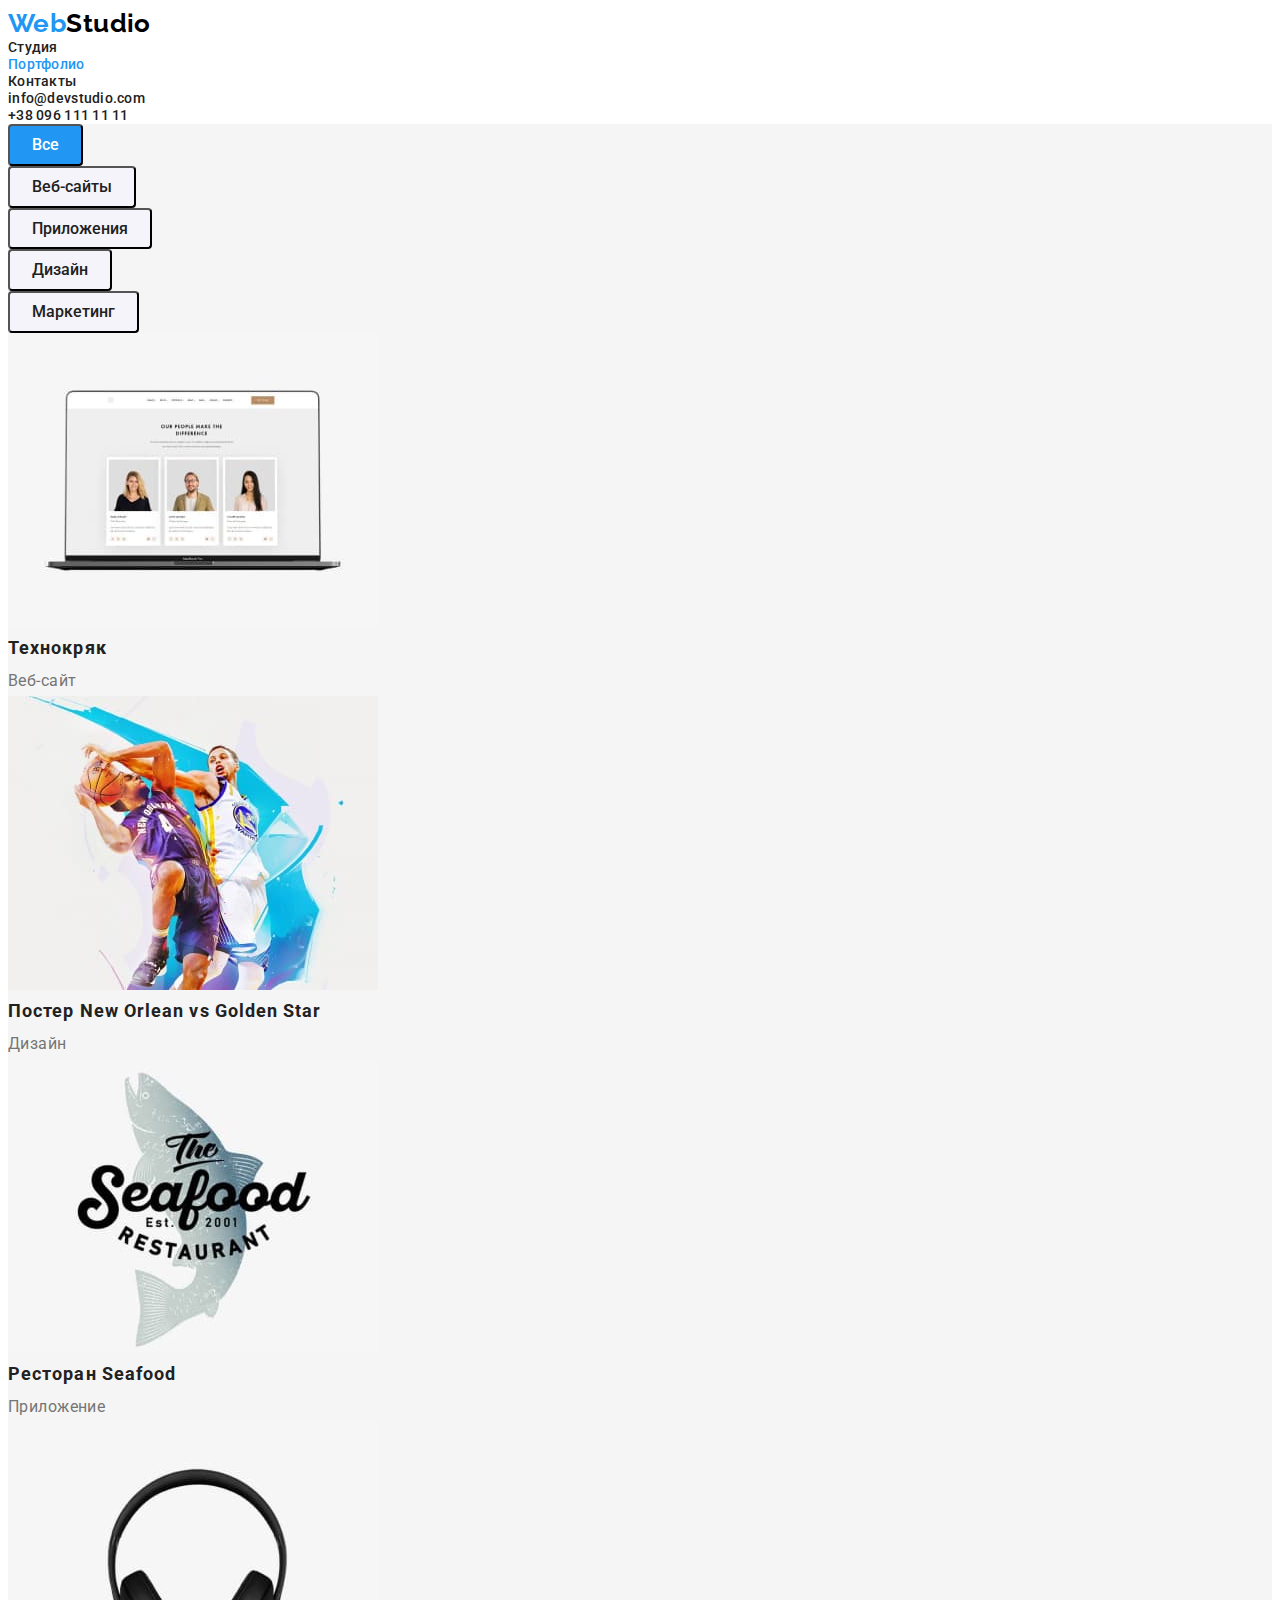
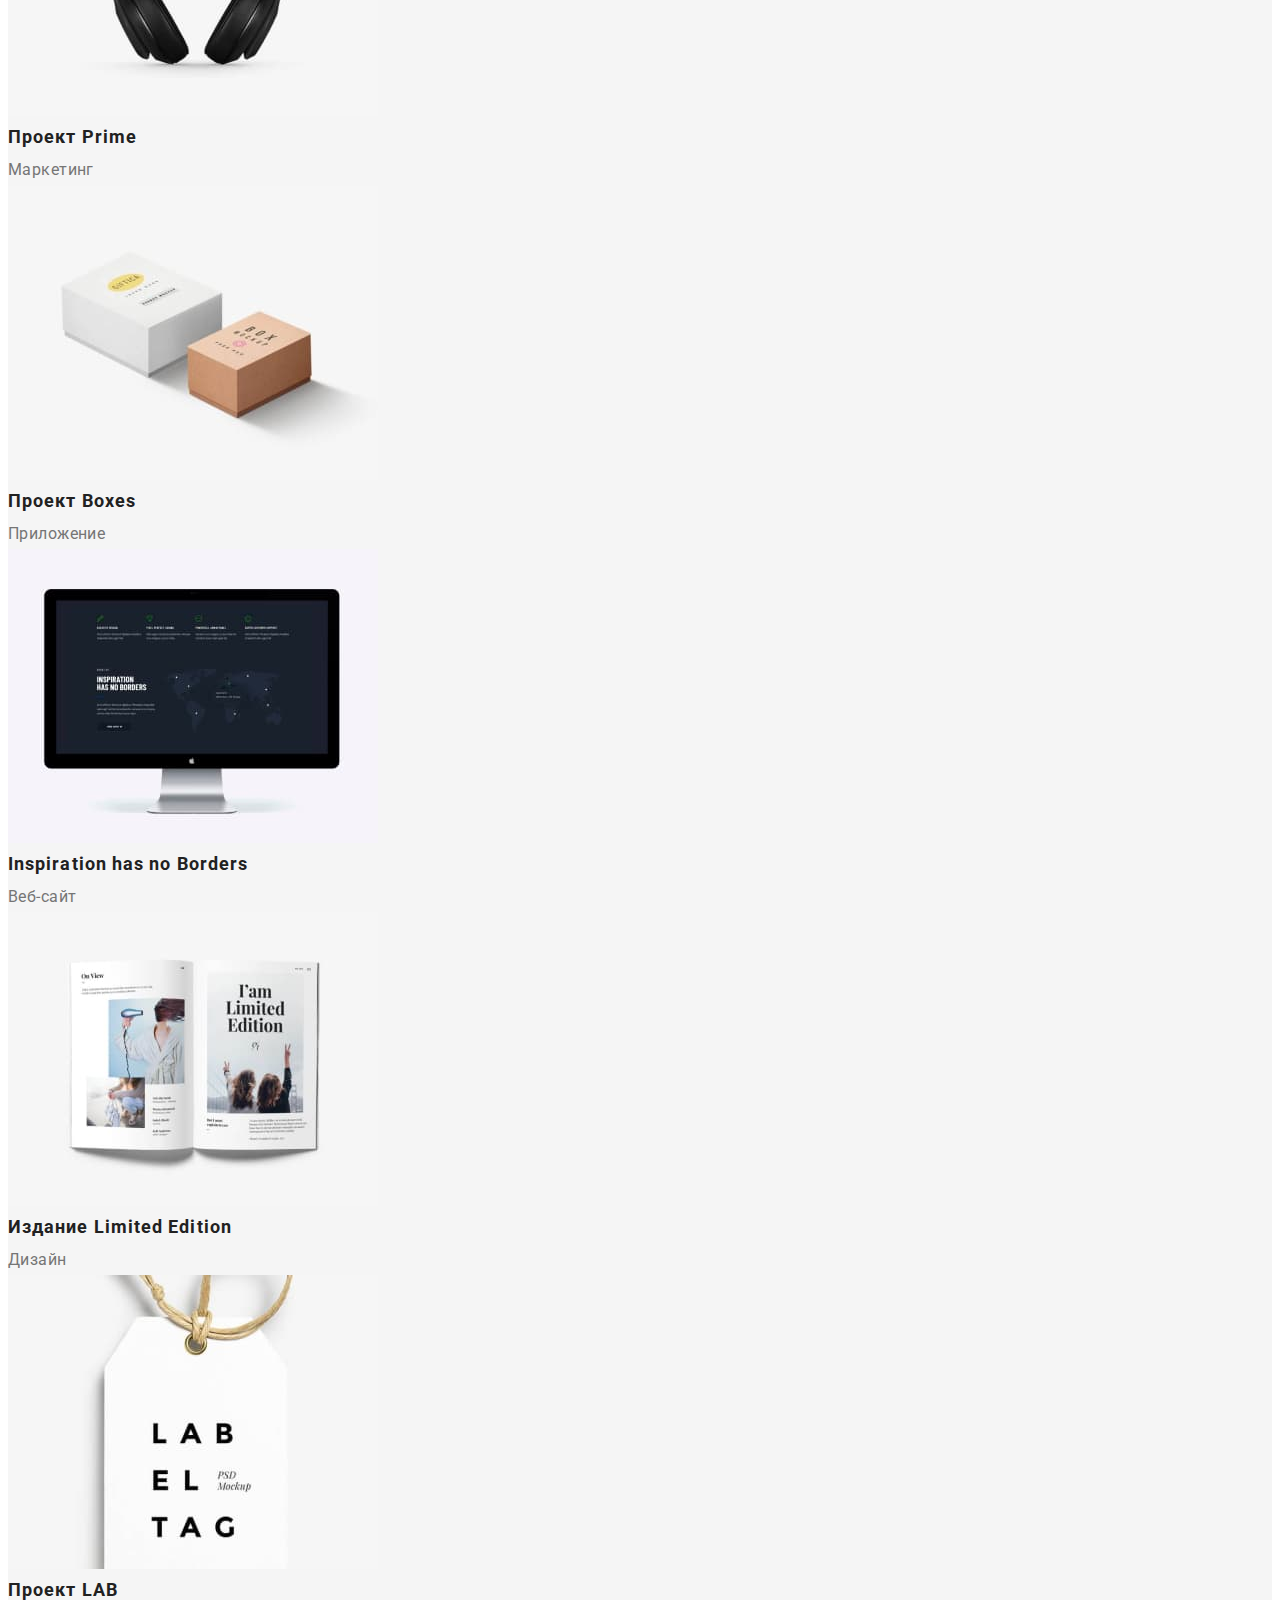
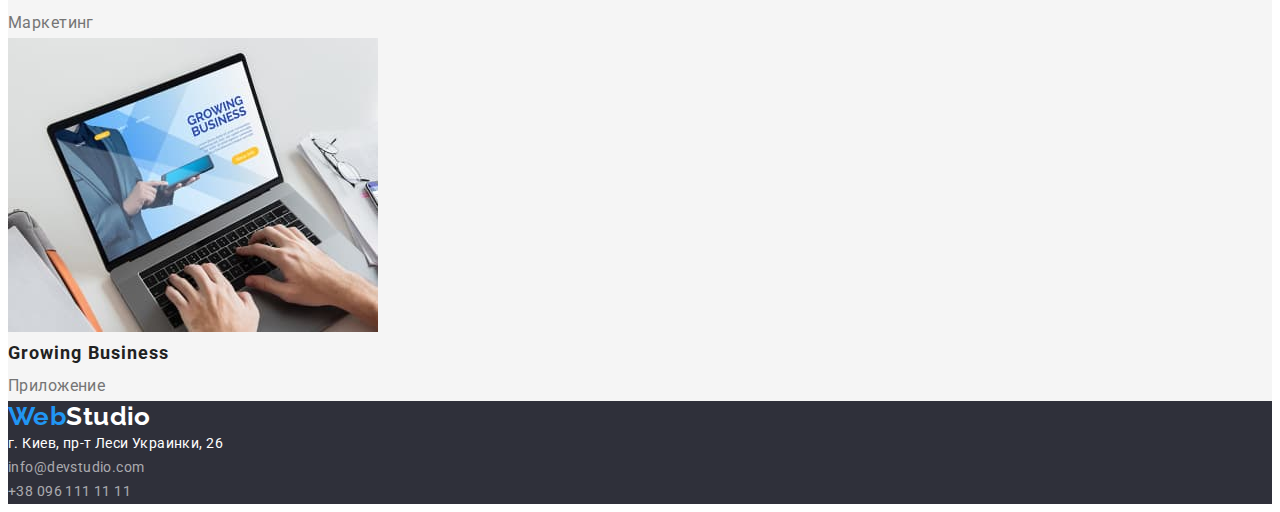
==== portfolio.html @ e730e492 "commit-1" ====
<!DOCTYPE html>
<html lang="ru">
  <head>
    <meta charset="UTF-8" />
    <meta http-equiv="X-UA-Compatible" content="IE=edge" />
    <meta name="viewport" content="width=device-width, initial-scale=1.0" />
    <title>Document</title>
    <link rel="preconnect" href="https://fonts.googleapis.com" />
    <link rel="preconnect" href="https://fonts.gstatic.com" crossorigin />
    <link
      href="https://fonts.googleapis.com/css2?family=Raleway:wght@700&family=Roboto:wght@400;500;700;900&display=swap"
      rel="stylesheet"
    />
    <link rel="stylesheet" href="./css/styles.css" />
  </head>

  <body>
    <header class="header">
      <nav>
        <a href="index.html" class="logo header link"><span class="logo-accent">Web</span>Studio</a>

        <ul class="site-nav list">
          <li><a href="index.html" class="link">Студия</a></li>
          <li><a href="./portfolio.html" class="link current">Портфолио</a></li>
          <li><a href="" class="link">Контакты</a></li>
        </ul>
      </nav>

      <ul class="contact-nav list">
        <li><a href="mailto:info@devstudio.com" class="link">info@devstudio.com</a></li>
        <li><a href="tel:380961111111" class="link">+38 096 111 11 11</a></li>
      </ul>
    </header>

    <main>
      <section class="projects">
        <h1 class="visually-hidden">Проекты</h1>
        <ul class="button-list list">
          <li>
            <button type="button" class="button current">Все</button>
          </li>
          <li>
            <button type="button" class="button">Веб-сайты</button>
          </li>
          <li><button type="button" class="button">Приложения</button></li>
          <li><button type="button" class="button">Дизайн</button></li>
          <li><button type="button" class="button">Маркетинг</button></li>
        </ul>
        <ul class="projects-list list">
          <li>
            <img src="./images/img_1.jpg" alt="Ноутбук" width="370" />
            <h2 class="title">Технокряк</h2>
            <p class="text">Веб-сайт</p>
          </li>
          <li>
            <img src="./images/img_2.jpg" alt="Баскетболисты" width="370" />
            <h2 class="title">Постер New Orlean vs Golden Star</h2>
            <p class="text">Дизайн</p>
          </li>
          <li>
            <img src="./images/img_3.jpg" alt="Ресторан" width="370" />
            <h2 class="title">Ресторан Seafood</h2>
            <p class="text">Приложение</p>
          </li>
          <li>
            <img src="images/img_4.jpg" alt="Наушники" width="370" />
            <h2 class="title">Проект Prime</h2>
            <p class="text">Маркетинг</p>
          </li>
          <li>
            <img src="images/img_5.jpg" alt="Коробочки" width="370" />
            <h2 class="title">Проект Boxes</h2>
            <p class="text">Приложение</p>
          </li>
          <li>
            <img src="images/img_6.jpg" alt="Монитор" width="370" />
            <h2 class="title">Inspiration has no Borders</h2>
            <p class="text">Веб-сайт</p>
          </li>
          <li>
            <img src="images/img_7.jpg" alt="Журнал" width="370" />
            <h2 class="title">Издание Limited Edition</h2>
            <p class="text">Дизайн</p>
          </li>
          <li>
            <img src="images/img_8.jpg" alt="Подвеска" width="370" />
            <h2 class="title">Проект LAB</h2>
            <p class="text">Маркетинг</p>
          </li>
          <li>
            <img src="images/img_9.jpg" alt="Рабочий стол" width="370" />
            <h2 class="title">Growing Business</h2>
            <p class="text">Приложение</p>
          </li>
        </ul>
      </section>
    </main>

    <footer class="footer">
      <a href="./index.html" class="logo footer link"><span class="logo-accent">Web</span>Studio</a>

      <address class="adress">
        <ul class="adress-list list">
          <li>
            <a
              href="https://bit.ly/3pXMvUd"
              class="adress-point link"
              target="_blank"
              rel="noopener noreferrer"
              >г. Киев, пр-т Леси Украинки, 26</a
            >
          </li>
          <li>
            <a href="mailto:info@devstudio.com" class="adress-link link" class="adress-link"
              >info@devstudio.com</a
            >
          </li>
          <li><a href="tel:380961111111" class="adress-link link">+38 096 111 11 11</a></li>
        </ul>
      </address>
    </footer>
  </body>
</html>
---- css/styles.css ----
:root {
  --primary-text-color: #757575;
  --title-text-color: #212121;
  --accent-color: #2196f3;
  --primary-white-color: #ffffff;
  --primary-grey-color: #f5f4fa;
  --primary-background-color: #f5f5f5;
  --primary-black-color: #2f303a;
  --secondary-black-color: #000000;
  --adress-color: rgba(255, 255, 255, 0.6);
}

body {
  color: var(--primary-text-color);
  background-color: var(--primary-white-color);
  font-family: Roboto, sans-serif;
  font-size: 14px;
  letter-spacing: 0.03em;
}

h1,
h2,
h3,
p {
  margin-top: 0;
  margin-bottom: 0;
}

.visually-hidden {
  position: absolute;
  width: 1px;
  height: 1px;
  margin: -1px;
  border: 0;
  padding: 0;
  white-space: nowrap;
  clip-path: inset(100%);
  clip: rect(0 0 0 0);
  overflow: hidden;
}

.features,
.activity,
.projects {
  background-color: var(--primary-background-color);
}

.list {
  padding: 0;
  margin: 0;
  list-style: none;
}

.link {
  text-decoration: none;
}

/* Хедер */

.header {
  background-color: var(--primary-white-color);
}

.logo {
  font-family: Raleway, sans-serif;
  font-weight: 700;
  font-size: 26px;
  line-height: 1.19;
}

.logo.header {
  color: var(--secondary-black-color);
}

.logo-accent {
  color: var(--accent-color);
}

.site-nav .link,
.contact-nav .link {
  color: var(--title-text-color);

  font-weight: 500;
  line-height: 1.14;
  letter-spacing: 0.02em;
}

.site-nav .link:hover,
.site-nav .link:focus {
  color: var(--accent-color);
}

.site-nav .link.current {
  color: var(--accent-color);
}

.contact-nav .link:hover,
.contact-nav .link:focus {
  color: var(--accent-color);
}

/* Герой */

.hero {
  background-color: var(--primary-black-color);
  text-align: center;
}

.hero-title {
  margin-top: 0;
  margin-bottom: 40px;
  width: 700px;

  color: var(--primary-white-color);

  font-weight: 900;
  font-size: 44px;
  line-height: 1.36;
  text-align: center;
  letter-spacing: 0.06em;
  text-transform: uppercase;
}

/* Качества */

.features-title {
  color: var(--title-text-color);

  font-size: 14px;
  line-height: 1.14;
  text-transform: uppercase;
}

.features-text {
  line-height: 1.7;
}

/* Чем занимаемся */

.activity-title,
.team-title {
  color: var(--title-text-color);

  font-size: 36px;
  line-height: 1.16;
  text-align: center;
}

/* Наша команда */

.team {
  background-color: var(--primary-grey-color);
}

.team-list .subtitle {
  color: var(--title-text-color);

  font-weight: 500;
  font-size: 16px;
  line-height: 1.18;
  text-align: center;
}

.team-list .text {
  font-size: 16px;
  line-height: 1.18;
  text-align: center;
}

/* Футер */

.footer {
  background-color: var(--primary-black-color);
}

.logo.footer {
  color: var(--primary-white-color);
}

.adress {
  font-style: normal;
}

.adress-point {
  color: var(--primary-white-color);

  line-height: 1.71;
}

.adress .adress-link {
  color: var(--adress-color);

  font-style: normal;
  line-height: 1.71;
}

.adress-link:hover,
.adress-link:focus {
  color: var(--accent-color);
}

.site-nav .link:hover,
.site-nav .link:focus {
  color: var(--accent-color);
}

.site-nav .link.current {
  color: var(--accent-color);
}

.contact-nav .link:hover,
.contact-nav .link:focus {
  color: var(--accent-color);
}

/* Кнопки */

.button {
  padding: 6px 22px;
  border-radius: 4px;
  min-width: 73px;

  color: var(--title-text-color);
  background-color: var(--primary-grey-color);

  font-family: inherit;
  font-weight: 500;
  font-size: 16px;
  line-height: 1.62;
  text-align: center;

  cursor: pointer;
}

.button.primary {
  padding: 10px 32px;
  min-width: 216px;

  color: var(--primary-white-color);
  background-color: var(--accent-color);

  font-weight: 700;
  font-size: 16px;
  line-height: 1.88;
  align-items: center;
  text-align: center;
  letter-spacing: 0.06em;

  cursor: pointer;
}

.button-list .button:hover,
.button-list .button:focus {
  color: var(--primary-white-color);
  background-color: var(--accent-color);
}

.button.current {
  color: var(--primary-white-color);
  background-color: var(--accent-color);
}

.button.current:hover,
.button.current:focus {
  color: var(--primary-white-color);
  background-color: var(--accent-color);
}

/* Страница портфолио */

.projects {
  background-color: var(--primary-background-color);
}

.projects-list .title {
  color: var(--title-text-color);

  font-size: 18px;
  line-height: 2;
  letter-spacing: 0.06em;
}

.projects-list .text {
  font-size: 16px;
  line-height: 1.88;
}

.container {
  width: 1200px;
  padding-left: 15px;
  padding-right: 15px;
}
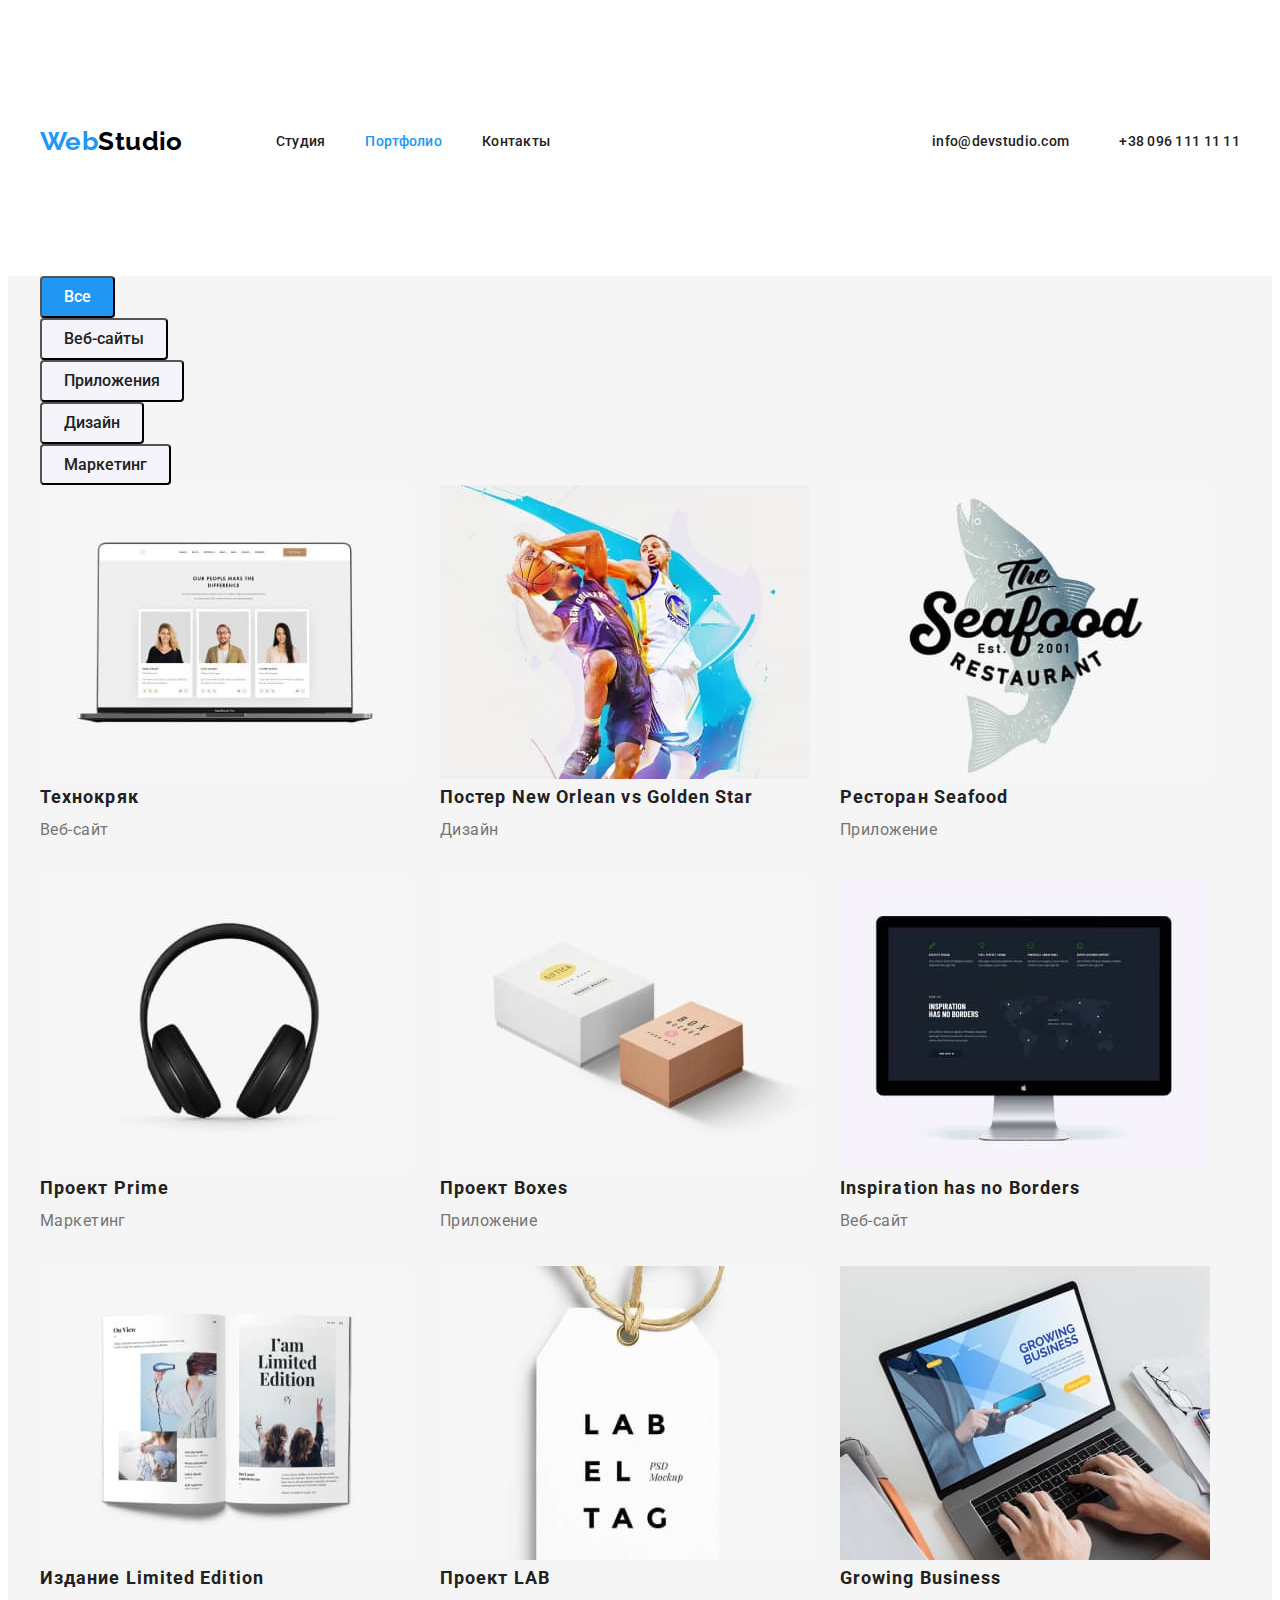
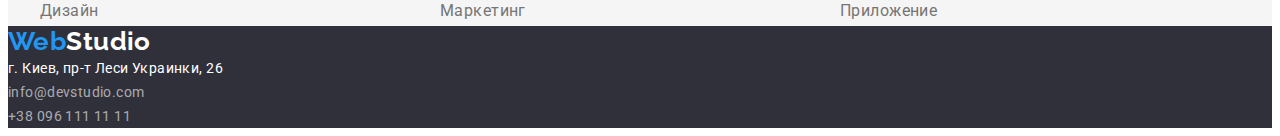
==== commit 9117c016: "finished img in portfolio" ====
--- a/portfolio.html
+++ b/portfolio.html
@@ -15,84 +15,96 @@
   </head>
 
   <body>
-    <header class="header">
-      <nav>
-        <a href="index.html" class="logo header link"><span class="logo-accent">Web</span>Studio</a>
+    <header class="section header">
+      <div class="container header-container">
+        <nav class="navigation">
+          <a href="index.html" class="logo header link"
+            ><span class="logo-accent">Web</span>Studio</a
+          >
 
-        <ul class="site-nav list">
-          <li><a href="index.html" class="link">Студия</a></li>
-          <li><a href="./portfolio.html" class="link current">Портфолио</a></li>
-          <li><a href="" class="link">Контакты</a></li>
+          <ul class="site-nav list">
+            <li class="site-nav-item"><a href="index.html" class="link">Студия</a></li>
+            <li class="site-nav-item">
+              <a href="./portfolio.html" class="link current">Портфолио</a>
+            </li>
+            <li class="site-nav-item"><a href="" class="link">Контакты</a></li>
+          </ul>
+        </nav>
+
+        <ul class="contact-nav list">
+          <li class="contact-nav-item">
+            <a class="contact-nav-mail link" href="mailto:info@devstudio.com">info@devstudio.com</a>
+          </li>
+          <li class="contact-nav-item">
+            <a class="contact-nav-number link" href="tel:380961111111">+38 096 111 11 11</a>
+          </li>
         </ul>
-      </nav>
-
-      <ul class="contact-nav list">
-        <li><a href="mailto:info@devstudio.com" class="link">info@devstudio.com</a></li>
-        <li><a href="tel:380961111111" class="link">+38 096 111 11 11</a></li>
-      </ul>
+      </div>
     </header>
 
     <main>
-      <section class="projects">
-        <h1 class="visually-hidden">Проекты</h1>
-        <ul class="button-list list">
-          <li>
-            <button type="button" class="button current">Все</button>
-          </li>
-          <li>
-            <button type="button" class="button">Веб-сайты</button>
-          </li>
-          <li><button type="button" class="button">Приложения</button></li>
-          <li><button type="button" class="button">Дизайн</button></li>
-          <li><button type="button" class="button">Маркетинг</button></li>
-        </ul>
-        <ul class="projects-list list">
-          <li>
-            <img src="./images/img_1.jpg" alt="Ноутбук" width="370" />
-            <h2 class="title">Технокряк</h2>
-            <p class="text">Веб-сайт</p>
-          </li>
-          <li>
-            <img src="./images/img_2.jpg" alt="Баскетболисты" width="370" />
-            <h2 class="title">Постер New Orlean vs Golden Star</h2>
-            <p class="text">Дизайн</p>
-          </li>
-          <li>
-            <img src="./images/img_3.jpg" alt="Ресторан" width="370" />
-            <h2 class="title">Ресторан Seafood</h2>
-            <p class="text">Приложение</p>
-          </li>
-          <li>
-            <img src="images/img_4.jpg" alt="Наушники" width="370" />
-            <h2 class="title">Проект Prime</h2>
-            <p class="text">Маркетинг</p>
-          </li>
-          <li>
-            <img src="images/img_5.jpg" alt="Коробочки" width="370" />
-            <h2 class="title">Проект Boxes</h2>
-            <p class="text">Приложение</p>
-          </li>
-          <li>
-            <img src="images/img_6.jpg" alt="Монитор" width="370" />
-            <h2 class="title">Inspiration has no Borders</h2>
-            <p class="text">Веб-сайт</p>
-          </li>
-          <li>
-            <img src="images/img_7.jpg" alt="Журнал" width="370" />
-            <h2 class="title">Издание Limited Edition</h2>
-            <p class="text">Дизайн</p>
-          </li>
-          <li>
-            <img src="images/img_8.jpg" alt="Подвеска" width="370" />
-            <h2 class="title">Проект LAB</h2>
-            <p class="text">Маркетинг</p>
-          </li>
-          <li>
-            <img src="images/img_9.jpg" alt="Рабочий стол" width="370" />
-            <h2 class="title">Growing Business</h2>
-            <p class="text">Приложение</p>
-          </li>
-        </ul>
+      <section class="section projects">
+        <div class="container">
+          <h1 class="visually-hidden">Проекты</h1>
+          <ul class="button-list list">
+            <li>
+              <button type="button" class="button current">Все</button>
+            </li>
+            <li>
+              <button type="button" class="button">Веб-сайты</button>
+            </li>
+            <li><button type="button" class="button">Приложения</button></li>
+            <li><button type="button" class="button">Дизайн</button></li>
+            <li><button type="button" class="button">Маркетинг</button></li>
+          </ul>
+          <ul class="projects-list list">
+            <li class="projects-list-item">
+              <img src="./images/img_1.jpg" alt="Ноутбук" width="370" />
+              <h2 class="title">Технокряк</h2>
+              <p class="text">Веб-сайт</p>
+            </li>
+            <li class="projects-list-item">
+              <img src="./images/img_2.jpg" alt="Баскетболисты" width="370" />
+              <h2 class="title">Постер New Orlean vs Golden Star</h2>
+              <p class="text">Дизайн</p>
+            </li>
+            <li class="projects-list-item">
+              <img src="./images/img_3.jpg" alt="Ресторан" width="370" />
+              <h2 class="title">Ресторан Seafood</h2>
+              <p class="text">Приложение</p>
+            </li>
+            <li class="projects-list-item">
+              <img src="images/img_4.jpg" alt="Наушники" width="370" />
+              <h2 class="title">Проект Prime</h2>
+              <p class="text">Маркетинг</p>
+            </li>
+            <li class="projects-list-item">
+              <img src="images/img_5.jpg" alt="Коробочки" width="370" />
+              <h2 class="title">Проект Boxes</h2>
+              <p class="text">Приложение</p>
+            </li>
+            <li class="projects-list-item">
+              <img src="images/img_6.jpg" alt="Монитор" width="370" />
+              <h2 class="title">Inspiration has no Borders</h2>
+              <p class="text">Веб-сайт</p>
+            </li>
+            <li class="projects-list-item">
+              <img src="images/img_7.jpg" alt="Журнал" width="370" />
+              <h2 class="title">Издание Limited Edition</h2>
+              <p class="text">Дизайн</p>
+            </li>
+            <li class="projects-list-item">
+              <img src="images/img_8.jpg" alt="Подвеска" width="370" />
+              <h2 class="title">Проект LAB</h2>
+              <p class="text">Маркетинг</p>
+            </li>
+            <li class="projects-list-item">
+              <img src="images/img_9.jpg" alt="Рабочий стол" width="370" />
+              <h2 class="title">Growing Business</h2>
+              <p class="text">Приложение</p>
+            </li>
+          </ul>
+        </div>
       </section>
     </main>
 
--- a/css/styles.css
+++ b/css/styles.css
@@ -24,6 +24,25 @@
 p {
   margin-top: 0;
   margin-bottom: 0;
+}
+
+ul,
+ol {
+  margin-top: 0;
+  margin-bottom: 0;
+  padding-left: 0;
+}
+
+img {
+  display: block;
+}
+
+.container {
+  width: 1200px;
+  margin-left: auto;
+  margin-right: auto;
+  padding-left: 15px;
+  padding-right: 15px;
 }
 
 .visually-hidden {
@@ -55,10 +74,44 @@
   text-decoration: none;
 }
 
-/* Хедер */
-
+/*==========Хедер============= */
+
+.section.header {
+  padding-top: 94px;
+  padding-bottom: 94px;
+}
 .header {
   background-color: var(--primary-white-color);
+}
+
+.header-container {
+  padding-top: 24px;
+  padding-bottom: 25px;
+
+  display: flex;
+  align-items: center;
+  justify-content: space-between;
+}
+
+.navigation {
+  display: flex;
+  align-items: center;
+}
+
+.site-nav {
+  display: flex;
+}
+
+.site-nav-item:not(:last-child) {
+  margin-right: 40px;
+}
+
+.contact-nav {
+  display: flex;
+}
+
+.contact-nav-mail {
+  margin-right: 50px;
 }
 
 .logo {
@@ -70,6 +123,7 @@
 
 .logo.header {
   color: var(--secondary-black-color);
+  margin-right: 93px;
 }
 
 .logo-accent {
@@ -99,7 +153,12 @@
   color: var(--accent-color);
 }
 
-/* Герой */
+/* ===============Герой================== */
+
+.section.hero {
+  padding-top: 94px;
+  padding-bottom: 94px;
+}
 
 .hero {
   background-color: var(--primary-black-color);
@@ -107,11 +166,8 @@
 }
 
 .hero-title {
-  margin-top: 0;
-  margin-bottom: 40px;
-  width: 700px;
-
-  color: var(--primary-white-color);
+  color: var(--primary-white-color);
+  margin-bottom: 30px;
 
   font-weight: 900;
   font-size: 44px;
@@ -121,7 +177,12 @@
   text-transform: uppercase;
 }
 
-/* Качества */
+/* ===================Качества================== */
+
+.section.features {
+  padding-top: 94px;
+  padding-bottom: 94px;
+}
 
 .features-title {
   color: var(--title-text-color);
@@ -135,7 +196,12 @@
   line-height: 1.7;
 }
 
-/* Чем занимаемся */
+/* =====================Чем занимаемся========== */
+
+.section.activity {
+  padding-top: 94px;
+  padding-bottom: 94px;
+}
 
 .activity-title,
 .team-title {
@@ -146,7 +212,12 @@
   text-align: center;
 }
 
-/* Наша команда */
+/* =============Наша команда=============== */
+
+.section.team {
+  padding-top: 94px;
+  padding-bottom: 94px;
+}
 
 .team {
   background-color: var(--primary-grey-color);
@@ -167,7 +238,12 @@
   text-align: center;
 }
 
-/* Футер */
+/* ===================Футер================= */
+
+.section.footer {
+  padding-top: 94px;
+  padding-bottom: 94px;
+}
 
 .footer {
   background-color: var(--primary-black-color);
@@ -266,7 +342,27 @@
   background-color: var(--accent-color);
 }
 
-/* Страница портфолио */
+/* =============Страница портфолио============ */
+
+.projects-list {
+  display: flex;
+  flex-wrap: wrap;
+}
+
+.projects-list-item {
+  width: 370px;
+
+  margin-right: 30px;
+  margin-bottom: 30px;
+}
+
+.projects-list-item:nth-child(3n) {
+  margin-right: 0;
+}
+
+.projects-list-item:nth-last-child(-n + 3) {
+  margin-bottom: 0;
+}
 
 .projects {
   background-color: var(--primary-background-color);
@@ -284,9 +380,3 @@
   font-size: 16px;
   line-height: 1.88;
 }
-
-.container {
-  width: 1200px;
-  padding-left: 15px;
-  padding-right: 15px;
-}
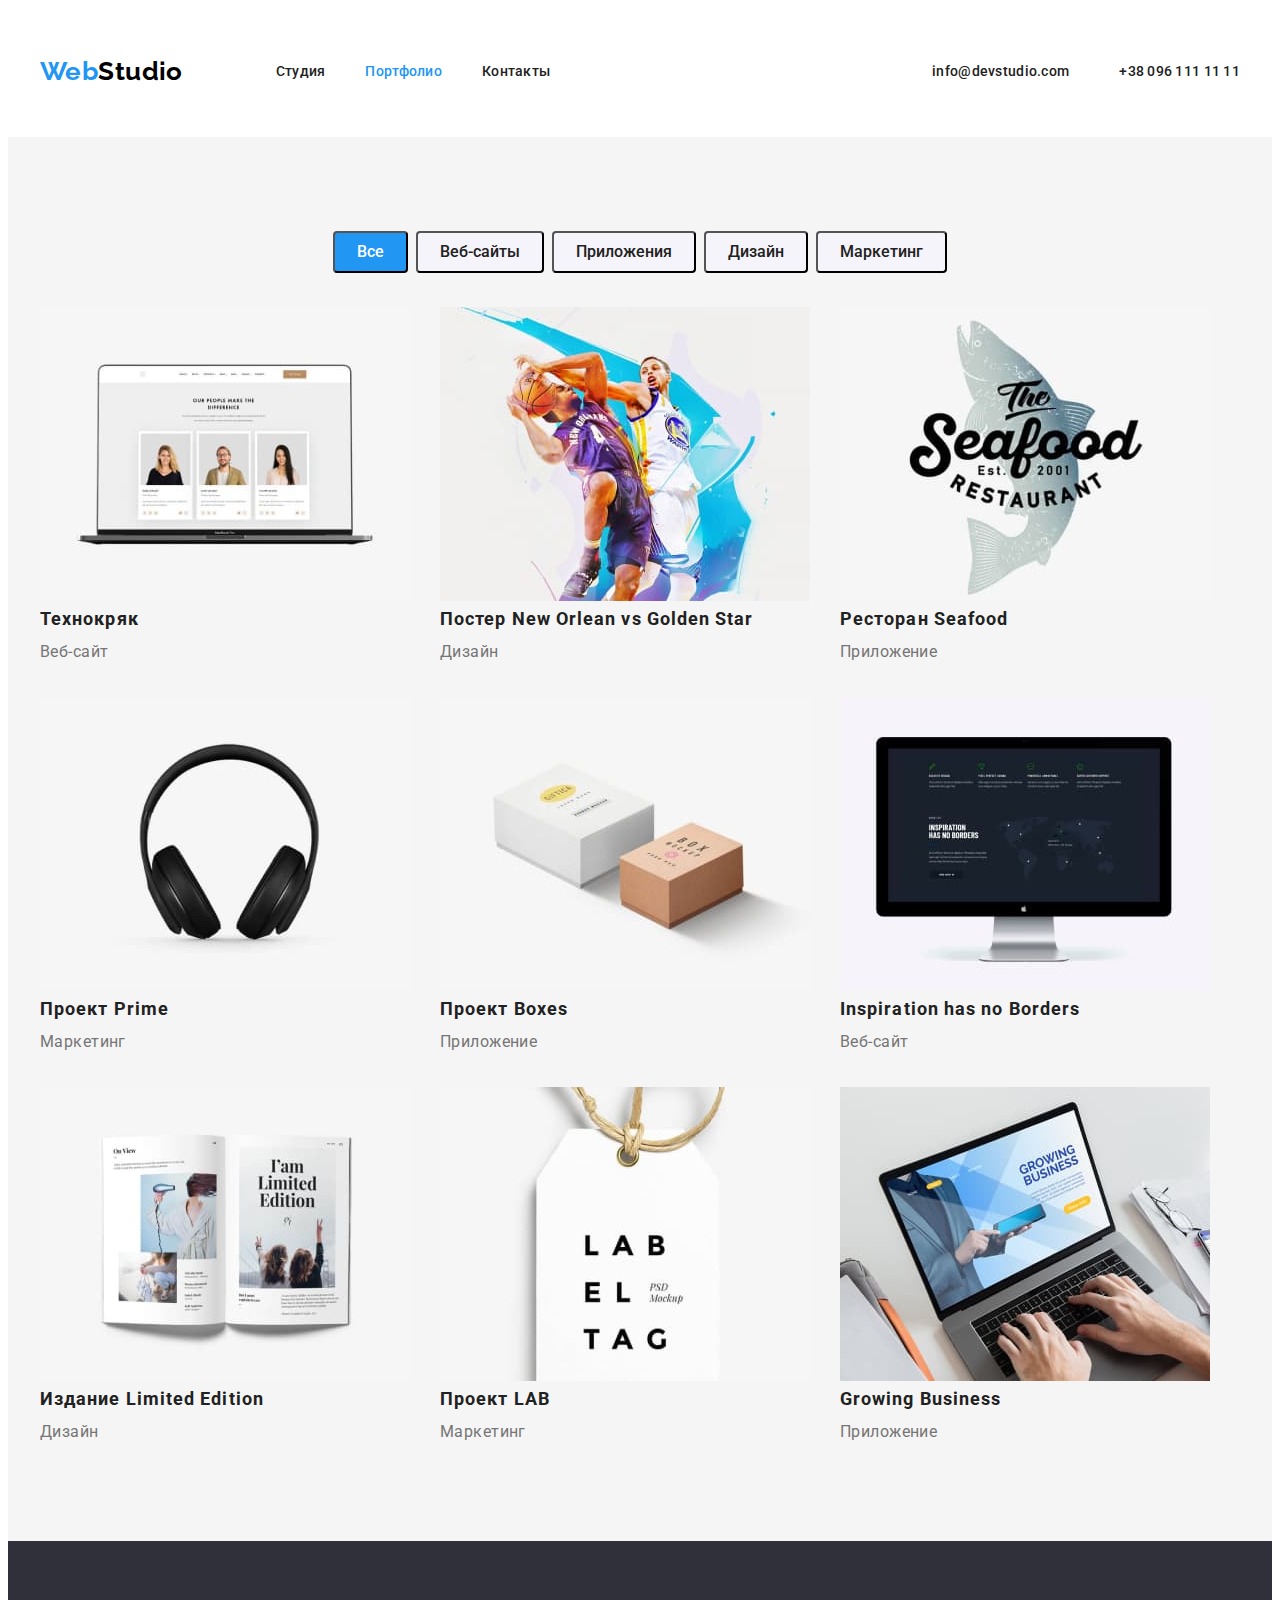
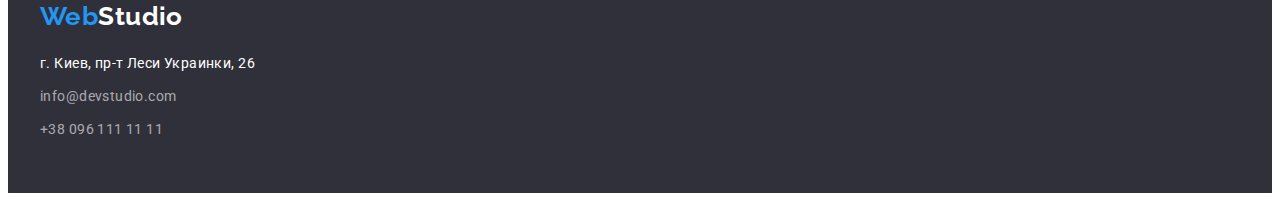
==== commit 10884a71: "finished all section" ====
--- a/portfolio.html
+++ b/portfolio.html
@@ -99,37 +99,50 @@
               <p class="text">Маркетинг</p>
             </li>
             <li class="projects-list-item">
-              <img src="images/img_9.jpg" alt="Рабочий стол" width="370" />
-              <h2 class="title">Growing Business</h2>
-              <p class="text">Приложение</p>
+              <img
+                class="projects-list-img"
+                src="images/img_9.jpg"
+                alt="Рабочий стол"
+                width="370"
+              />
+              <div class="div-test">
+                <h2 class="title">Growing Business</h2>
+                <p class="text">Приложение</p>
+              </div>
             </li>
           </ul>
         </div>
       </section>
     </main>
 
-    <footer class="footer">
-      <a href="./index.html" class="logo footer link"><span class="logo-accent">Web</span>Studio</a>
+    <footer class="section footer">
+      <div class="container footer">
+        <a href="./index.html" class="logo footer link"
+          ><span class="logo-accent">Web</span>Studio</a
+        >
 
-      <address class="adress">
-        <ul class="adress-list list">
-          <li>
-            <a
-              href="https://bit.ly/3pXMvUd"
-              class="adress-point link"
-              target="_blank"
-              rel="noopener noreferrer"
-              >г. Киев, пр-т Леси Украинки, 26</a
-            >
-          </li>
-          <li>
-            <a href="mailto:info@devstudio.com" class="adress-link link" class="adress-link"
-              >info@devstudio.com</a
-            >
-          </li>
-          <li><a href="tel:380961111111" class="adress-link link">+38 096 111 11 11</a></li>
-        </ul>
-      </address>
+        <address class="adress">
+          <ul class="adress-list list">
+            <li class="adress-point-item">
+              <a
+                href="https://bit.ly/3pXMvUd"
+                class="adress-point link"
+                target="_blank"
+                rel="noopener noreferrer"
+                >г. Киев, пр-т Леси Украинки, 26</a
+              >
+            </li>
+            <li class="adress-mail-item">
+              <a href="mailto:info@devstudio.com" class="adress-link link" class="adress-link"
+                >info@devstudio.com</a
+              >
+            </li>
+            <li class="adress-tel-item">
+              <a href="tel:380961111111" class="adress-link link">+38 096 111 11 11</a>
+            </li>
+          </ul>
+        </address>
+      </div>
     </footer>
   </body>
 </html>
--- a/css/styles.css
+++ b/css/styles.css
@@ -1,3 +1,4 @@
+/* =============Components============= */
 :root {
   --primary-text-color: #757575;
   --title-text-color: #212121;
@@ -74,11 +75,13 @@
   text-decoration: none;
 }
 
-/*==========Хедер============= */
+/* =============/Components============= */
+
+/*=============Header============= */
 
 .section.header {
-  padding-top: 94px;
-  padding-bottom: 94px;
+  padding-top: 24px;
+  padding-bottom: 25px;
 }
 .header {
   background-color: var(--primary-white-color);
@@ -153,21 +156,25 @@
   color: var(--accent-color);
 }
 
-/* ===============Герой================== */
+/*=============/Header============= */
+
+/* =============Hero============= */
 
 .section.hero {
-  padding-top: 94px;
   padding-bottom: 94px;
 }
 
 .hero {
+  height: 600px;
   background-color: var(--primary-black-color);
   text-align: center;
 }
 
 .hero-title {
-  color: var(--primary-white-color);
-  margin-bottom: 30px;
+  padding-top: 200px;
+  margin: 0 auto;
+  color: var(--primary-white-color);
+  width: 700px;
 
   font-weight: 900;
   font-size: 44px;
@@ -177,7 +184,9 @@
   text-transform: uppercase;
 }
 
-/* ===================Качества================== */
+/* =============/Hero============= */
+
+/* =============Features============= */
 
 .section.features {
   padding-top: 94px;
@@ -185,6 +194,7 @@
 }
 
 .features-title {
+  margin-bottom: 10px;
   color: var(--title-text-color);
 
   font-size: 14px;
@@ -196,10 +206,20 @@
   line-height: 1.7;
 }
 
-/* =====================Чем занимаемся========== */
+.features-list {
+  display: flex;
+  justify-content: space-between;
+  column-gap: 30px;
+}
+
+.features-item {
+  width: calc((100% - 90px) / 4);
+}
+/* =============/Features============= */
+
+/* =============Activity============= */
 
 .section.activity {
-  padding-top: 94px;
   padding-bottom: 94px;
 }
 
@@ -212,18 +232,49 @@
   text-align: center;
 }
 
-/* =============Наша команда=============== */
+.activity-title {
+  margin-bottom: 50px;
+}
+
+.activity-list {
+  width: calc((100% - 60px) / 3);
+  display: flex;
+  column-gap: 30px;
+}
+/* =============/Activity============= */
+
+/* =============Team============= */
 
 .section.team {
+  padding-bottom: 94px;
   padding-top: 94px;
-  padding-bottom: 94px;
 }
 
 .team {
   background-color: var(--primary-grey-color);
 }
 
-.team-list .subtitle {
+.team-title {
+  margin-bottom: 50px;
+}
+
+.team-image {
+  margin-bottom: 30px;
+}
+
+.team-list {
+  width: calc((100%-90px) / 4);
+  display: flex;
+  gap: 30px;
+}
+
+.team-item {
+  border-radius: 0px 0px 4px 4px;
+}
+
+.team-subtitle {
+  margin-bottom: 10px;
+
   color: var(--title-text-color);
 
   font-weight: 500;
@@ -233,16 +284,21 @@
 }
 
 .team-list .text {
+  padding-bottom: 30px;
+
   font-size: 16px;
   line-height: 1.18;
   text-align: center;
 }
 
-/* ===================Футер================= */
+/* =============/Team============= */
+
+/* =============Footer=============*/
 
 .section.footer {
-  padding-top: 94px;
-  padding-bottom: 94px;
+  height: 252px;
+  padding-top: 0;
+  padding-bottom: 0;
 }
 
 .footer {
@@ -250,11 +306,22 @@
 }
 
 .logo.footer {
+  display: block;
+  padding-top: 60px;
   color: var(--primary-white-color);
 }
 
 .adress {
+  margin-top: 20px;
   font-style: normal;
+}
+
+.adress-point-item {
+  margin-bottom: 9px;
+}
+
+.adress-mail-item {
+  margin-bottom: 9px;
 }
 
 .adress-point {
@@ -289,12 +356,14 @@
   color: var(--accent-color);
 }
 
-/* Кнопки */
+/* =============/Footer============= */
+
+/*=============Buttons============= */
 
 .button {
   padding: 6px 22px;
   border-radius: 4px;
-  min-width: 73px;
+  min-width: 81px;
 
   color: var(--title-text-color);
   background-color: var(--primary-grey-color);
@@ -309,8 +378,9 @@
 }
 
 .button.primary {
-  padding: 10px 32px;
-  min-width: 216px;
+  padding: 16px 32px;
+  min-width: 152px;
+  min-height: 48px;
 
   color: var(--primary-white-color);
   background-color: var(--accent-color);
@@ -332,6 +402,9 @@
 }
 
 .button.current {
+  min-width: 29px;
+  min-height: 26px;
+
   color: var(--primary-white-color);
   background-color: var(--accent-color);
 }
@@ -342,14 +415,30 @@
   background-color: var(--accent-color);
 }
 
-/* =============Страница портфолио============ */
+/*=============/Buttons============= */
+
+/* =============Portfolio============= */
+
+.section.projects {
+  padding-bottom: 94px;
+}
+
+.button-list {
+  display: flex;
+  justify-content: center;
+  column-gap: 8px;
+
+  padding-bottom: 34px;
+  padding-top: 94px;
+}
 
 .projects-list {
   display: flex;
   flex-wrap: wrap;
-}
-
-.projects-list-item {
+  gap: 30px;
+}
+
+/* .projects-list-item {
   width: 370px;
 
   margin-right: 30px;
@@ -361,7 +450,7 @@
 }
 
 .projects-list-item:nth-last-child(-n + 3) {
-  margin-bottom: 0;
+  margin-bottom: 0; */
 }
 
 .projects {
@@ -380,3 +469,8 @@
   font-size: 16px;
   line-height: 1.88;
 }
+
+
+
+
+/* =============/Portfolio============= */
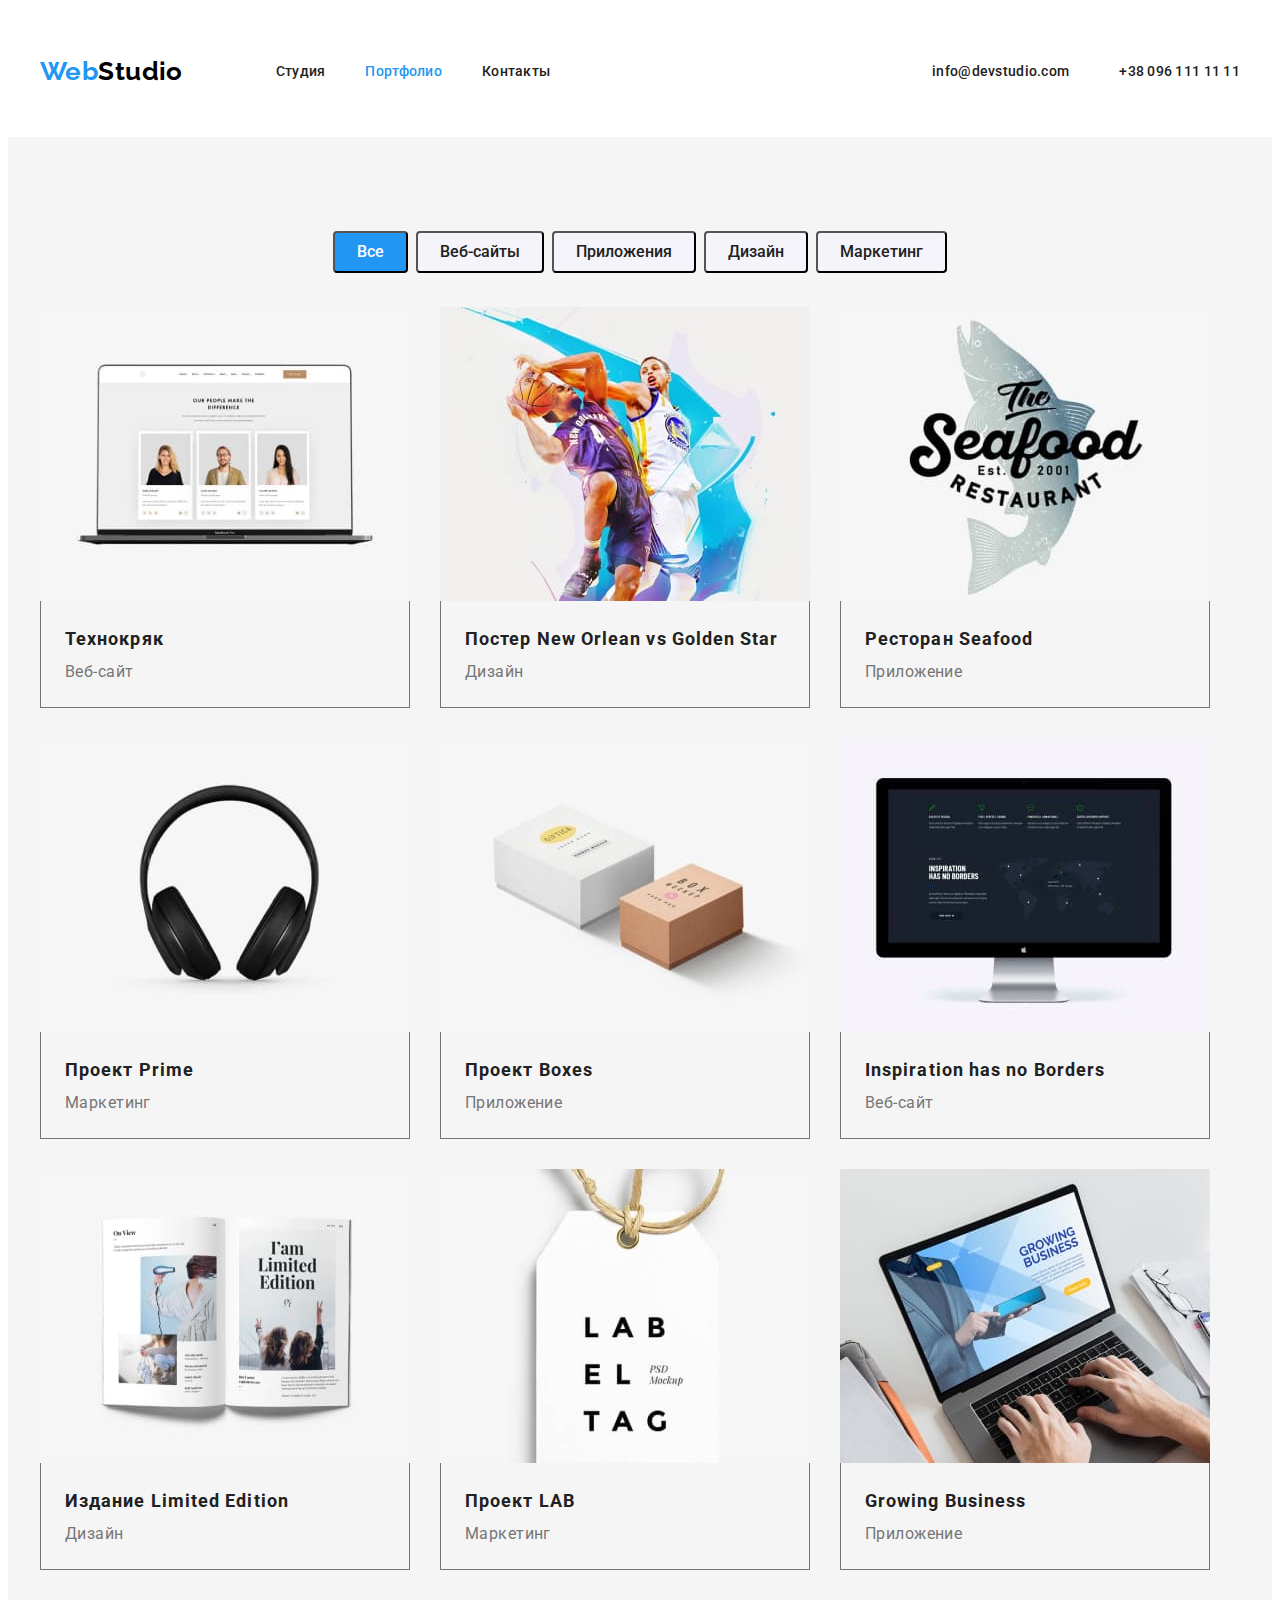
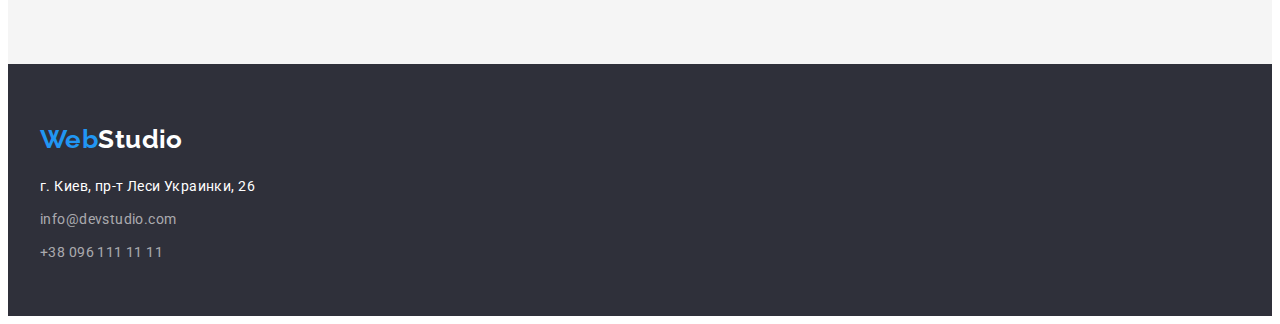
==== commit f9f9a353: "added border" ====
--- a/portfolio.html
+++ b/portfolio.html
@@ -60,52 +60,63 @@
           <ul class="projects-list list">
             <li class="projects-list-item">
               <img src="./images/img_1.jpg" alt="Ноутбук" width="370" />
-              <h2 class="title">Технокряк</h2>
-              <p class="text">Веб-сайт</p>
+              <div class="projects-text-box">
+                <h2 class="title">Технокряк</h2>
+                <p class="text">Веб-сайт</p>
+              </div>
             </li>
             <li class="projects-list-item">
               <img src="./images/img_2.jpg" alt="Баскетболисты" width="370" />
-              <h2 class="title">Постер New Orlean vs Golden Star</h2>
-              <p class="text">Дизайн</p>
+              <div class="projects-text-box">
+                <h2 class="title">Постер New Orlean vs Golden Star</h2>
+                <p class="text">Дизайн</p>
+              </div>
             </li>
             <li class="projects-list-item">
               <img src="./images/img_3.jpg" alt="Ресторан" width="370" />
-              <h2 class="title">Ресторан Seafood</h2>
-              <p class="text">Приложение</p>
+              <div class="projects-text-box">
+                <h2 class="title">Ресторан Seafood</h2>
+                <p class="text">Приложение</p>
+              </div>
             </li>
             <li class="projects-list-item">
               <img src="images/img_4.jpg" alt="Наушники" width="370" />
-              <h2 class="title">Проект Prime</h2>
-              <p class="text">Маркетинг</p>
+              <div class="projects-text-box">
+                <h2 class="title">Проект Prime</h2>
+                <p class="text">Маркетинг</p>
+              </div>
             </li>
             <li class="projects-list-item">
               <img src="images/img_5.jpg" alt="Коробочки" width="370" />
-              <h2 class="title">Проект Boxes</h2>
-              <p class="text">Приложение</p>
+              <div class="projects-text-box">
+                <h2 class="title">Проект Boxes</h2>
+                <p class="text">Приложение</p>
+              </div>
             </li>
             <li class="projects-list-item">
               <img src="images/img_6.jpg" alt="Монитор" width="370" />
-              <h2 class="title">Inspiration has no Borders</h2>
-              <p class="text">Веб-сайт</p>
+              <div class="projects-text-box">
+                <h2 class="title">Inspiration has no Borders</h2>
+                <p class="text">Веб-сайт</p>
+              </div>
             </li>
             <li class="projects-list-item">
               <img src="images/img_7.jpg" alt="Журнал" width="370" />
-              <h2 class="title">Издание Limited Edition</h2>
-              <p class="text">Дизайн</p>
+              <div class="projects-text-box">
+                <h2 class="title">Издание Limited Edition</h2>
+                <p class="text">Дизайн</p>
+              </div>
             </li>
             <li class="projects-list-item">
               <img src="images/img_8.jpg" alt="Подвеска" width="370" />
-              <h2 class="title">Проект LAB</h2>
-              <p class="text">Маркетинг</p>
+              <div class="projects-text-box">
+                <h2 class="title">Проект LAB</h2>
+                <p class="text">Маркетинг</p>
+              </div>
             </li>
             <li class="projects-list-item">
-              <img
-                class="projects-list-img"
-                src="images/img_9.jpg"
-                alt="Рабочий стол"
-                width="370"
-              />
-              <div class="div-test">
+              <img src="images/img_9.jpg" alt="Рабочий стол" width="370" />
+              <div class="projects-text-box">
                 <h2 class="title">Growing Business</h2>
                 <p class="text">Приложение</p>
               </div>
@@ -133,9 +144,7 @@
               >
             </li>
             <li class="adress-mail-item">
-              <a href="mailto:info@devstudio.com" class="adress-link link" class="adress-link"
-                >info@devstudio.com</a
-              >
+              <a href="mailto:info@devstudio.com" class="adress-link link">info@devstudio.com</a>
             </li>
             <li class="adress-tel-item">
               <a href="tel:380961111111" class="adress-link link">+38 096 111 11 11</a>
--- a/css/styles.css
+++ b/css/styles.css
@@ -9,6 +9,7 @@
   --primary-black-color: #2f303a;
   --secondary-black-color: #000000;
   --adress-color: rgba(255, 255, 255, 0.6);
+  --border-content-color: #EEEEEE;
 }
 
 body {
@@ -451,7 +452,7 @@
 
 .projects-list-item:nth-last-child(-n + 3) {
   margin-bottom: 0; */
-}
+/* } */
 
 .projects {
   background-color: var(--primary-background-color);
@@ -470,7 +471,11 @@
   line-height: 1.88;
 }
 
-
-
+.projects-text-box {
+  border-left: 1px solid; var(--border-content-color);
+  border-right: 1px solid; var(--border-content-color);
+  border-bottom: 1px solid; var(--border-content-color);
+  padding: 20px 24px;
+}
 
 /* =============/Portfolio============= */
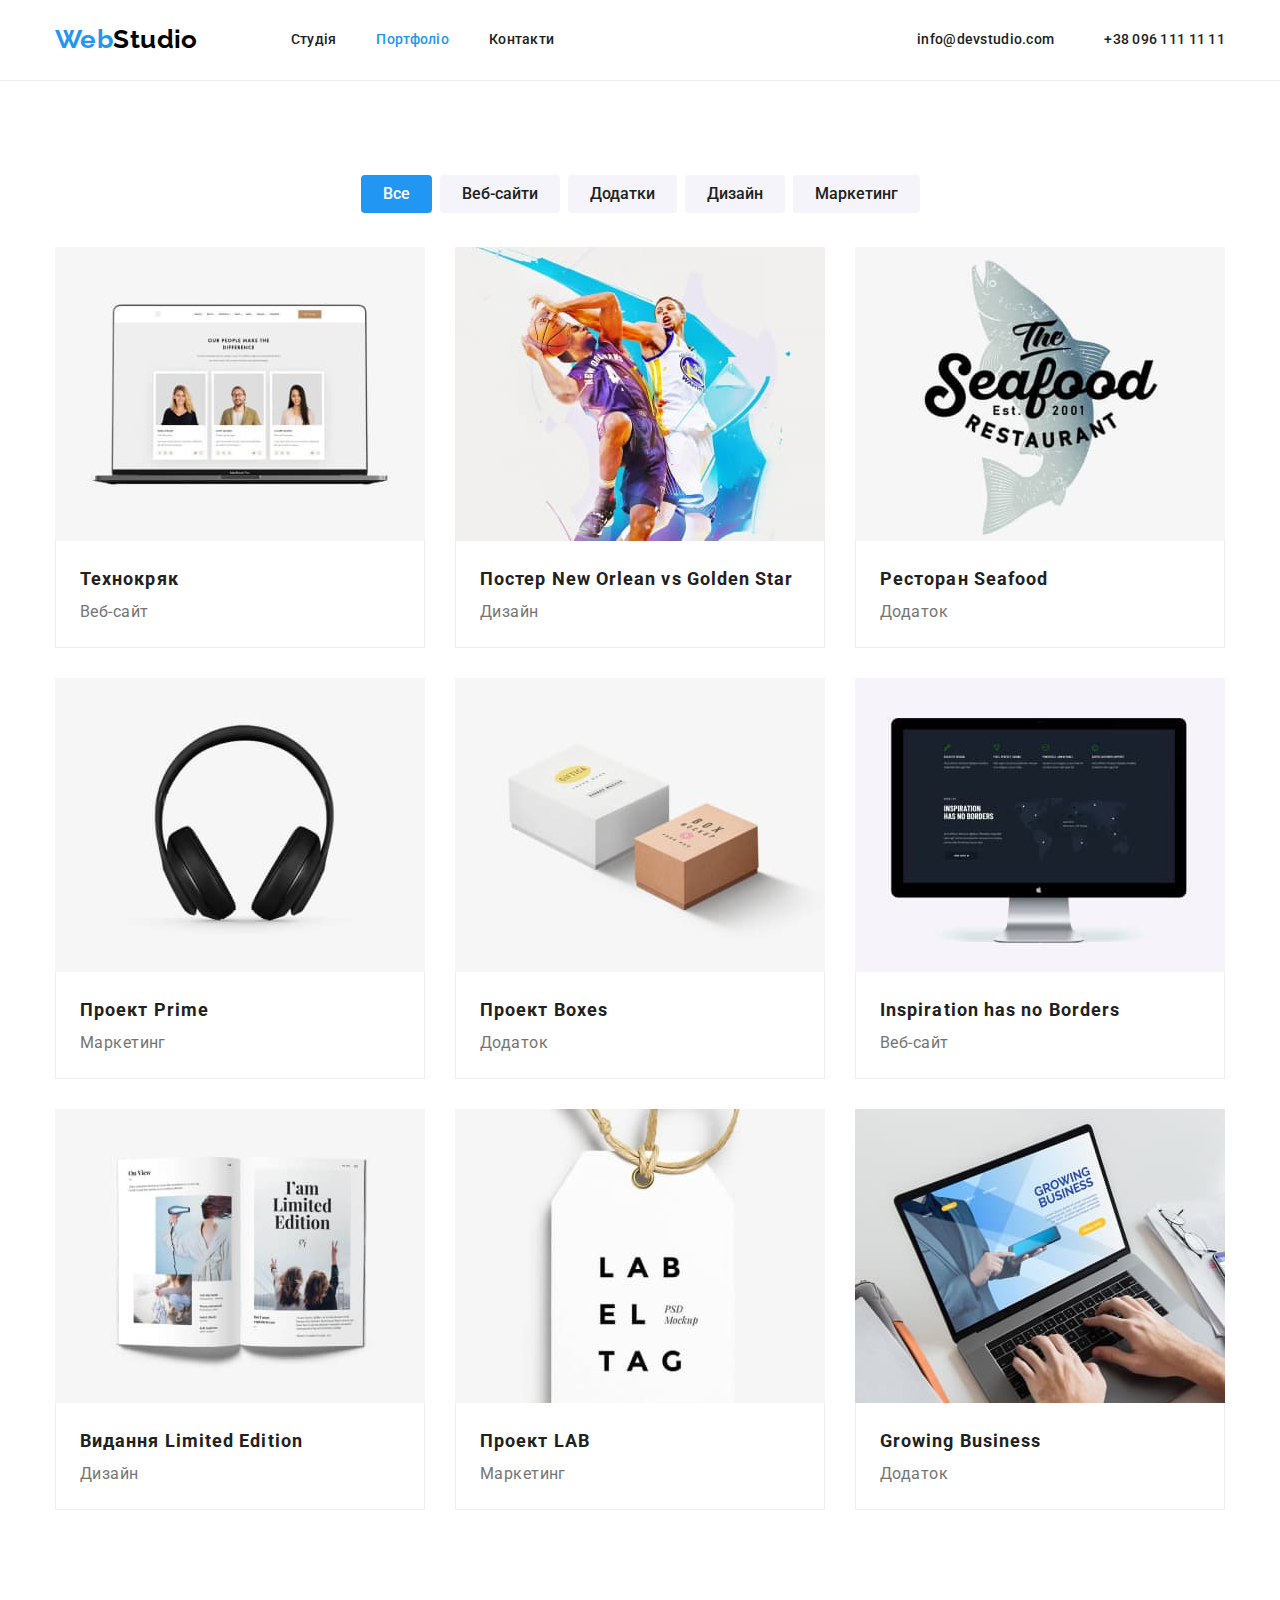
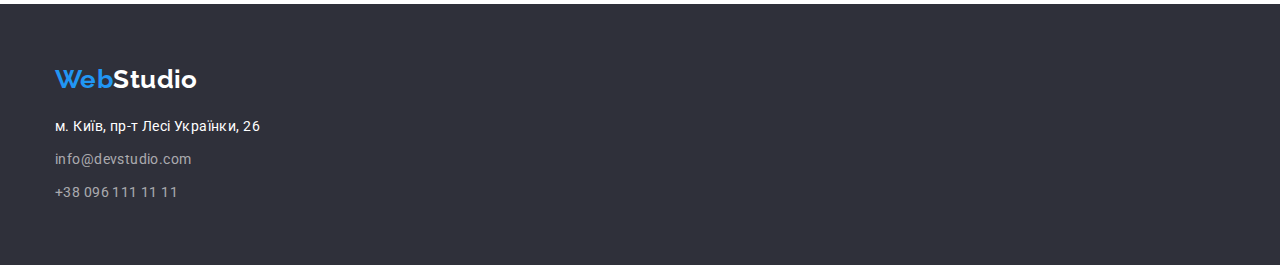
==== commit 0620237d: "finalized buttons,positions" ====
--- a/portfolio.html
+++ b/portfolio.html
@@ -1,5 +1,5 @@
 <!DOCTYPE html>
-<html lang="ru">
+<html lang="uk">
   <head>
     <meta charset="UTF-8" />
     <meta http-equiv="X-UA-Compatible" content="IE=edge" />
@@ -10,6 +10,10 @@
     <link
       href="https://fonts.googleapis.com/css2?family=Raleway:wght@700&family=Roboto:wght@400;500;700;900&display=swap"
       rel="stylesheet"
+    />
+    <link
+      rel="stylesheet"
+      href="https://cdnjs.cloudflare.com/ajax/libs/modern-normalize/1.0.0/modern-normalize.min.css"
     />
     <link rel="stylesheet" href="./css/styles.css" />
   </head>
@@ -23,11 +27,11 @@
           >
 
           <ul class="site-nav list">
-            <li class="site-nav-item"><a href="index.html" class="link">Студия</a></li>
+            <li class="site-nav-item"><a href="index.html" class="link">Студія</a></li>
             <li class="site-nav-item">
-              <a href="./portfolio.html" class="link current">Портфолио</a>
+              <a href="./portfolio.html" class="link current">Портфоліо</a>
             </li>
-            <li class="site-nav-item"><a href="" class="link">Контакты</a></li>
+            <li class="site-nav-item"><a href="" class="link">Контакти</a></li>
           </ul>
         </nav>
 
@@ -45,15 +49,15 @@
     <main>
       <section class="section projects">
         <div class="container">
-          <h1 class="visually-hidden">Проекты</h1>
+          <h1 class="visually-hidden">Проекти</h1>
           <ul class="button-list list">
             <li>
               <button type="button" class="button current">Все</button>
             </li>
             <li>
-              <button type="button" class="button">Веб-сайты</button>
+              <button type="button" class="button">Веб-сайти</button>
             </li>
-            <li><button type="button" class="button">Приложения</button></li>
+            <li><button type="button" class="button">Додатки</button></li>
             <li><button type="button" class="button">Дизайн</button></li>
             <li><button type="button" class="button">Маркетинг</button></li>
           </ul>
@@ -76,7 +80,7 @@
               <img src="./images/img_3.jpg" alt="Ресторан" width="370" />
               <div class="projects-text-box">
                 <h2 class="title">Ресторан Seafood</h2>
-                <p class="text">Приложение</p>
+                <p class="text">Додаток</p>
               </div>
             </li>
             <li class="projects-list-item">
@@ -90,7 +94,7 @@
               <img src="images/img_5.jpg" alt="Коробочки" width="370" />
               <div class="projects-text-box">
                 <h2 class="title">Проект Boxes</h2>
-                <p class="text">Приложение</p>
+                <p class="text">Додаток</p>
               </div>
             </li>
             <li class="projects-list-item">
@@ -103,7 +107,7 @@
             <li class="projects-list-item">
               <img src="images/img_7.jpg" alt="Журнал" width="370" />
               <div class="projects-text-box">
-                <h2 class="title">Издание Limited Edition</h2>
+                <h2 class="title">Видання Limited Edition</h2>
                 <p class="text">Дизайн</p>
               </div>
             </li>
@@ -118,7 +122,7 @@
               <img src="images/img_9.jpg" alt="Рабочий стол" width="370" />
               <div class="projects-text-box">
                 <h2 class="title">Growing Business</h2>
-                <p class="text">Приложение</p>
+                <p class="text">Додаток</p>
               </div>
             </li>
           </ul>
@@ -140,7 +144,7 @@
                 class="adress-point link"
                 target="_blank"
                 rel="noopener noreferrer"
-                >г. Киев, пр-т Леси Украинки, 26</a
+                >м. Київ, пр-т Лесі Українки, 26</a
               >
             </li>
             <li class="adress-mail-item">
--- a/css/styles.css
+++ b/css/styles.css
@@ -9,7 +9,7 @@
   --primary-black-color: #2f303a;
   --secondary-black-color: #000000;
   --adress-color: rgba(255, 255, 255, 0.6);
-  --border-content-color: #EEEEEE;
+  --border-content-color: #eeeeee;
 }
 
 body {
@@ -63,7 +63,7 @@
 .features,
 .activity,
 .projects {
-  background-color: var(--primary-background-color);
+  background-color: var(--primary-white-color);
 }
 
 .list {
@@ -81,11 +81,7 @@
 /*=============Header============= */
 
 .section.header {
-  padding-top: 24px;
-  padding-bottom: 25px;
-}
-.header {
-  background-color: var(--primary-white-color);
+  border-bottom: 1px solid #ececec;
 }
 
 .header-container {
@@ -161,8 +157,9 @@
 
 /* =============Hero============= */
 
-.section.hero {
-  padding-bottom: 94px;
+.hero {
+  padding-bottom: 200px;
+  padding-top: 200px;
 }
 
 .hero {
@@ -172,8 +169,8 @@
 }
 
 .hero-title {
-  padding-top: 200px;
   margin: 0 auto;
+  margin-bottom: 30px;
   color: var(--primary-white-color);
   width: 700px;
 
@@ -213,9 +210,6 @@
   column-gap: 30px;
 }
 
-.features-item {
-  width: calc((100% - 90px) / 4);
-}
 /* =============/Features============= */
 
 /* =============Activity============= */
@@ -259,10 +253,6 @@
   margin-bottom: 50px;
 }
 
-.team-image {
-  margin-bottom: 30px;
-}
-
 .team-list {
   width: calc((100%-90px) / 4);
   display: flex;
@@ -271,6 +261,8 @@
 
 .team-item {
   border-radius: 0px 0px 4px 4px;
+  box-shadow: 0px 1px 3px rgba(0, 0, 0, 0.12), 0px 1px 1px rgba(0, 0, 0, 0.14),
+    0px 2px 1px rgba(0, 0, 0, 0.2);
 }
 
 .team-subtitle {
@@ -285,30 +277,26 @@
 }
 
 .team-list .text {
-  padding-bottom: 30px;
-
   font-size: 16px;
   line-height: 1.18;
   text-align: center;
 }
 
+.team-description {
+  padding: 30px 10px;
+  background-color: var(--primary-white-color);
+}
+
 /* =============/Team============= */
 
 /* =============Footer=============*/
 
 .section.footer {
-  height: 252px;
-  padding-top: 0;
-  padding-bottom: 0;
-}
-
-.footer {
+  padding: 60px 0;
   background-color: var(--primary-black-color);
 }
 
 .logo.footer {
-  display: block;
-  padding-top: 60px;
   color: var(--primary-white-color);
 }
 
@@ -363,8 +351,10 @@
 
 .button {
   padding: 6px 22px;
+  min-width: 81px;
+  min-height: 26px;
   border-radius: 4px;
-  min-width: 81px;
+  border: none;
 
   color: var(--title-text-color);
   background-color: var(--primary-grey-color);
@@ -379,9 +369,9 @@
 }
 
 .button.primary {
-  padding: 16px 32px;
+  padding: 10px 32px;
   min-width: 152px;
-  min-height: 48px;
+  min-height: 30px;
 
   color: var(--primary-white-color);
   background-color: var(--accent-color);
@@ -396,16 +386,15 @@
   cursor: pointer;
 }
 
-.button-list .button:hover,
-.button-list .button:focus {
-  color: var(--primary-white-color);
-  background-color: var(--accent-color);
-}
-
 .button.current {
   min-width: 29px;
   min-height: 26px;
-
+  color: var(--primary-white-color);
+  background-color: var(--accent-color);
+}
+
+.button-list .button:hover,
+.button-list .button:focus {
   color: var(--primary-white-color);
   background-color: var(--accent-color);
 }
@@ -422,6 +411,7 @@
 
 .section.projects {
   padding-bottom: 94px;
+  padding-top: 94px;
 }
 
 .button-list {
@@ -430,7 +420,6 @@
   column-gap: 8px;
 
   padding-bottom: 34px;
-  padding-top: 94px;
 }
 
 .projects-list {
@@ -454,10 +443,6 @@
   margin-bottom: 0; */
 /* } */
 
-.projects {
-  background-color: var(--primary-background-color);
-}
-
 .projects-list .title {
   color: var(--title-text-color);
 
@@ -472,10 +457,11 @@
 }
 
 .projects-text-box {
-  border-left: 1px solid; var(--border-content-color);
-  border-right: 1px solid; var(--border-content-color);
-  border-bottom: 1px solid; var(--border-content-color);
+  border-left: 1px solid var(--border-content-color);
+  border-right: 1px solid var(--border-content-color);
+  border-bottom: 1px solid var(--border-content-color);
+
   padding: 20px 24px;
 }
 
-/* =============/Portfolio============= */
+/* =============/Portfolio============ */
